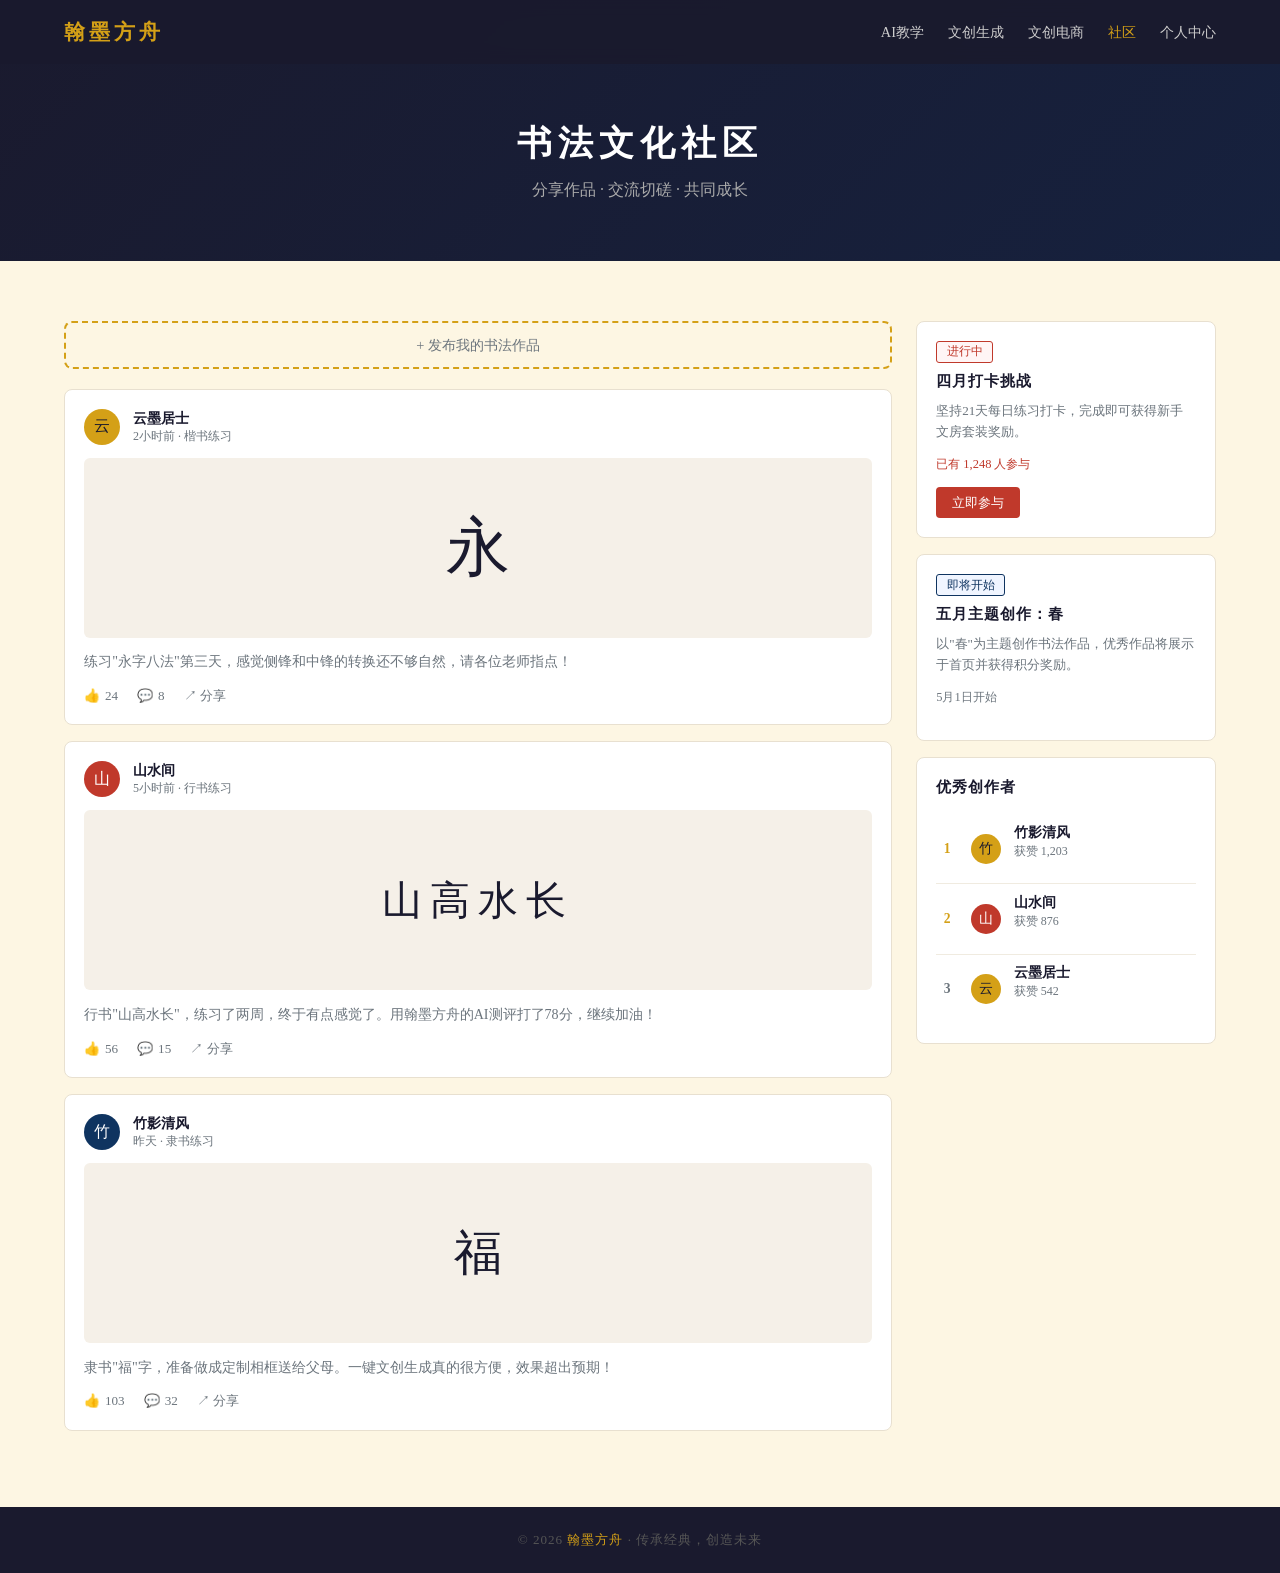
==== community.html @ 05a3d3ae "init" ====
<!DOCTYPE html>
<html lang="zh-CN">
<head>
<meta charset="UTF-8">
<meta name="viewport" content="width=device-width, initial-scale=1.0">
<title>书法文化社区 — 翰墨方舟</title>
<link rel="stylesheet" href="style.css">
<style>
.community-layout { display: grid; grid-template-columns: 1fr 300px; gap: 1.5rem; }
@media(max-width:900px){ .community-layout { grid-template-columns: 1fr; } }

.post-card { background: var(--white); border: 1px solid #e8e0d0; border-radius: 8px; padding: 1.2rem; margin-bottom: 1rem; }
.post-header { display: flex; align-items: center; gap: 0.8rem; margin-bottom: 0.8rem; }
.avatar-sm { width: 36px; height: 36px; border-radius: 50%; background: var(--gold); display: flex; align-items: center; justify-content: center; font-size: 1rem; flex-shrink: 0; }
.post-meta h4 { font-size: 0.9rem; }
.post-meta p { font-size: 0.75rem; color: var(--gray); }
.post-img { width: 100%; height: 180px; background: #f5f0e8; border-radius: 6px; display: flex; align-items: center; justify-content: center; font-size: 4rem; margin-bottom: 0.8rem; }
.post-text { font-size: 0.88rem; color: var(--gray); line-height: 1.7; margin-bottom: 0.8rem; }
.post-actions { display: flex; gap: 1.2rem; }
.action-btn { background: none; border: none; cursor: pointer; font-size: 0.82rem; color: var(--gray); font-family: inherit; display: flex; align-items: center; gap: 0.3rem; transition: color .2s; }
.action-btn:hover { color: var(--red); }

.activity-card { background: var(--white); border: 1px solid #e8e0d0; border-radius: 8px; padding: 1.2rem; margin-bottom: 1rem; }
.activity-card h4 { font-size: 0.95rem; letter-spacing: 1px; margin-bottom: 0.5rem; }
.activity-card p { font-size: 0.82rem; color: var(--gray); line-height: 1.6; margin-bottom: 0.8rem; }
.activity-badge { display: inline-block; padding: 0.15rem 0.6rem; border-radius: 3px; font-size: 0.72rem; background: #fff5f5; color: var(--red); border: 1px solid var(--red); margin-bottom: 0.5rem; }

.top-creator { display: flex; align-items: center; gap: 0.8rem; padding: 0.6rem 0; border-bottom: 1px solid #f0ebe0; }
.top-creator:last-child { border-bottom: none; }
.rank { width: 22px; text-align: center; font-size: 0.85rem; font-weight: 700; color: var(--gray); }
.rank.gold { color: var(--gold); }
.creator-info { flex: 1; }
.creator-info h5 { font-size: 0.85rem; }
.creator-info p { font-size: 0.75rem; color: var(--gray); }

.upload-btn { width: 100%; padding: 0.8rem; background: var(--cream); border: 2px dashed #d4a017; border-radius: 8px; cursor: pointer; font-family: inherit; font-size: 0.9rem; color: var(--gray); margin-bottom: 1.2rem; transition: background .2s; }
.upload-btn:hover { background: #fef9f0; }
</style>
</head>
<body>
<nav>
  <a class="logo" href="index.html">翰墨方舟</a>
  <ul class="nav-links">
    <li><a href="teaching.html">AI教学</a></li>
    <li><a href="creative.html">文创生成</a></li>
    <li><a href="shop.html">文创电商</a></li>
    <li><a href="community.html" class="active">社区</a></li>
    <li><a href="profile.html">个人中心</a></li>
  </ul>
</nav>

<div class="page-header">
  <h1>书法文化社区</h1>
  <p>分享作品 · 交流切磋 · 共同成长</p>
</div>

<div class="section">
  <div class="community-layout">
    <!-- 主内容 -->
    <div>
      <button class="upload-btn" onclick="alert('发布功能演示')">+ 发布我的书法作品</button>

      <div class="post-card">
        <div class="post-header">
          <div class="avatar-sm">云</div>
          <div class="post-meta"><h4>云墨居士</h4><p>2小时前 · 楷书练习</p></div>
        </div>
        <div class="post-img">永</div>
        <div class="post-text">练习"永字八法"第三天，感觉侧锋和中锋的转换还不够自然，请各位老师指点！</div>
        <div class="post-actions">
          <button class="action-btn" onclick="like(this)">👍 <span>24</span></button>
          <button class="action-btn">💬 <span>8</span></button>
          <button class="action-btn">↗ 分享</button>
        </div>
      </div>

      <div class="post-card">
        <div class="post-header">
          <div class="avatar-sm" style="background:#c0392b;color:#fff;">山</div>
          <div class="post-meta"><h4>山水间</h4><p>5小时前 · 行书练习</p></div>
        </div>
        <div class="post-img" style="font-size:2.5rem;letter-spacing:8px;">山高水长</div>
        <div class="post-text">行书"山高水长"，练习了两周，终于有点感觉了。用翰墨方舟的AI测评打了78分，继续加油！</div>
        <div class="post-actions">
          <button class="action-btn" onclick="like(this)">👍 <span>56</span></button>
          <button class="action-btn">💬 <span>15</span></button>
          <button class="action-btn">↗ 分享</button>
        </div>
      </div>

      <div class="post-card">
        <div class="post-header">
          <div class="avatar-sm" style="background:#0f3460;color:#fff;">竹</div>
          <div class="post-meta"><h4>竹影清风</h4><p>昨天 · 隶书练习</p></div>
        </div>
        <div class="post-img" style="font-size:3rem;">福</div>
        <div class="post-text">隶书"福"字，准备做成定制相框送给父母。一键文创生成真的很方便，效果超出预期！</div>
        <div class="post-actions">
          <button class="action-btn" onclick="like(this)">👍 <span>103</span></button>
          <button class="action-btn">💬 <span>32</span></button>
          <button class="action-btn">↗ 分享</button>
        </div>
      </div>
    </div>

    <!-- 侧边栏 -->
    <div>
      <div class="activity-card">
        <span class="activity-badge">进行中</span>
        <h4>四月打卡挑战</h4>
        <p>坚持21天每日练习打卡，完成即可获得新手文房套装奖励。</p>
        <p style="font-size:0.78rem;color:var(--red);">已有 1,248 人参与</p>
        <a href="teaching.html" class="btn btn-primary btn-sm">立即参与</a>
      </div>

      <div class="activity-card">
        <span class="activity-badge" style="background:#f0f5ff;color:#0f3460;border-color:#0f3460;">即将开始</span>
        <h4>五月主题创作：春</h4>
        <p>以"春"为主题创作书法作品，优秀作品将展示于首页并获得积分奖励。</p>
        <p style="font-size:0.78rem;color:var(--gray);">5月1日开始</p>
      </div>

      <div class="activity-card">
        <h4 style="margin-bottom:1rem;">优秀创作者</h4>
        <div class="top-creator">
          <div class="rank gold">1</div>
          <div class="avatar-sm" style="width:30px;height:30px;font-size:0.85rem;">竹</div>
          <div class="creator-info"><h5>竹影清风</h5><p>获赞 1,203</p></div>
        </div>
        <div class="top-creator">
          <div class="rank gold">2</div>
          <div class="avatar-sm" style="width:30px;height:30px;font-size:0.85rem;background:#c0392b;color:#fff;">山</div>
          <div class="creator-info"><h5>山水间</h5><p>获赞 876</p></div>
        </div>
        <div class="top-creator">
          <div class="rank">3</div>
          <div class="avatar-sm" style="width:30px;height:30px;font-size:0.85rem;">云</div>
          <div class="creator-info"><h5>云墨居士</h5><p>获赞 542</p></div>
        </div>
      </div>
    </div>
  </div>
</div>

<footer><p>© 2026 <span>翰墨方舟</span> · 传承经典，创造未来</p></footer>

<script>
function like(btn) {
  const span = btn.querySelector('span');
  span.textContent = parseInt(span.textContent) + 1;
  btn.style.color = 'var(--red)';
}
</script>
</body>
</html>
---- style.css ----
* { margin: 0; padding: 0; box-sizing: border-box; }
:root {
  --ink: #1a1a2e;
  --red: #c0392b;
  --gold: #d4a017;
  --cream: #fdf6e3;
  --gray: #6c757d;
  --white: #fff;
}
body { font-family: 'Noto Serif SC', 'SimSun', serif; background: var(--cream); color: var(--ink); }

/* NAV */
nav {
  position: fixed; top: 0; width: 100%; z-index: 100;
  background: rgba(26,26,46,0.97); backdrop-filter: blur(8px);
  display: flex; align-items: center; justify-content: space-between;
  padding: 0 5%; height: 64px;
}
.logo { color: var(--gold); font-size: 1.3rem; letter-spacing: 4px; font-weight: 700; text-decoration: none; }
.nav-links { display: flex; gap: 1.5rem; list-style: none; align-items: center; }
.nav-links a { color: #ccc; text-decoration: none; font-size: 0.9rem; transition: color .2s; }
.nav-links a:hover, .nav-links a.active { color: var(--gold); }

/* PAGE HEADER */
.page-header {
  padding: 120px 5% 60px;
  background: linear-gradient(135deg, var(--ink) 0%, #16213e 100%);
  text-align: center; color: var(--white);
}
.page-header h1 { font-size: 2.2rem; letter-spacing: 6px; margin-bottom: 0.8rem; }
.page-header p { color: #aaa; font-size: 1rem; }

/* SECTION */
.section { padding: 60px 5%; }
.section-alt { background: var(--white); }
.section-title { text-align: center; margin-bottom: 2.5rem; }
.section-title h2 { font-size: 1.6rem; letter-spacing: 3px; margin-bottom: 0.4rem; }
.section-title p { color: var(--gray); font-size: 0.9rem; }
.divider { width: 50px; height: 3px; background: linear-gradient(90deg, var(--red), var(--gold)); margin: 0.6rem auto 0; }

/* CARDS */
.cards { display: grid; grid-template-columns: repeat(auto-fit, minmax(260px, 1fr)); gap: 1.5rem; }
.card {
  border: 1px solid #e8e0d0; border-radius: 8px; padding: 1.8rem;
  background: var(--white); transition: transform .2s, box-shadow .2s;
}
.card:hover { transform: translateY(-4px); box-shadow: 0 8px 24px rgba(0,0,0,0.08); }
.card-icon { font-size: 2rem; margin-bottom: 0.8rem; }
.card h3 { font-size: 1.1rem; margin-bottom: 0.6rem; letter-spacing: 1px; }
.card p { color: var(--gray); line-height: 1.8; font-size: 0.88rem; }
.tag {
  display: inline-block; margin-top: 0.8rem;
  padding: 0.2rem 0.7rem; border-radius: 20px;
  font-size: 0.75rem; background: #fef3e2; color: var(--gold);
  border: 1px solid var(--gold);
}

/* BUTTONS */
.btn {
  display: inline-block; padding: 0.7rem 1.8rem; border-radius: 4px;
  font-size: 0.95rem; cursor: pointer; text-decoration: none;
  transition: all .2s; font-family: inherit; border: none;
}
.btn-primary { background: var(--red); color: var(--white); }
.btn-primary:hover { background: #a93226; transform: translateY(-2px); }
.btn-outline { background: transparent; color: var(--gold); border: 2px solid var(--gold); }
.btn-outline:hover { background: var(--gold); color: var(--ink); }
.btn-sm { padding: 0.4rem 1rem; font-size: 0.82rem; }

/* FOOTER */
footer {
  background: var(--ink); color: #555;
  text-align: center; padding: 1.5rem;
  font-size: 0.82rem; letter-spacing: 1px;
}
footer span { color: var(--gold); }

@media (max-width: 600px) {
  .nav-links { display: none; }
  .page-header h1 { font-size: 1.6rem; }
}
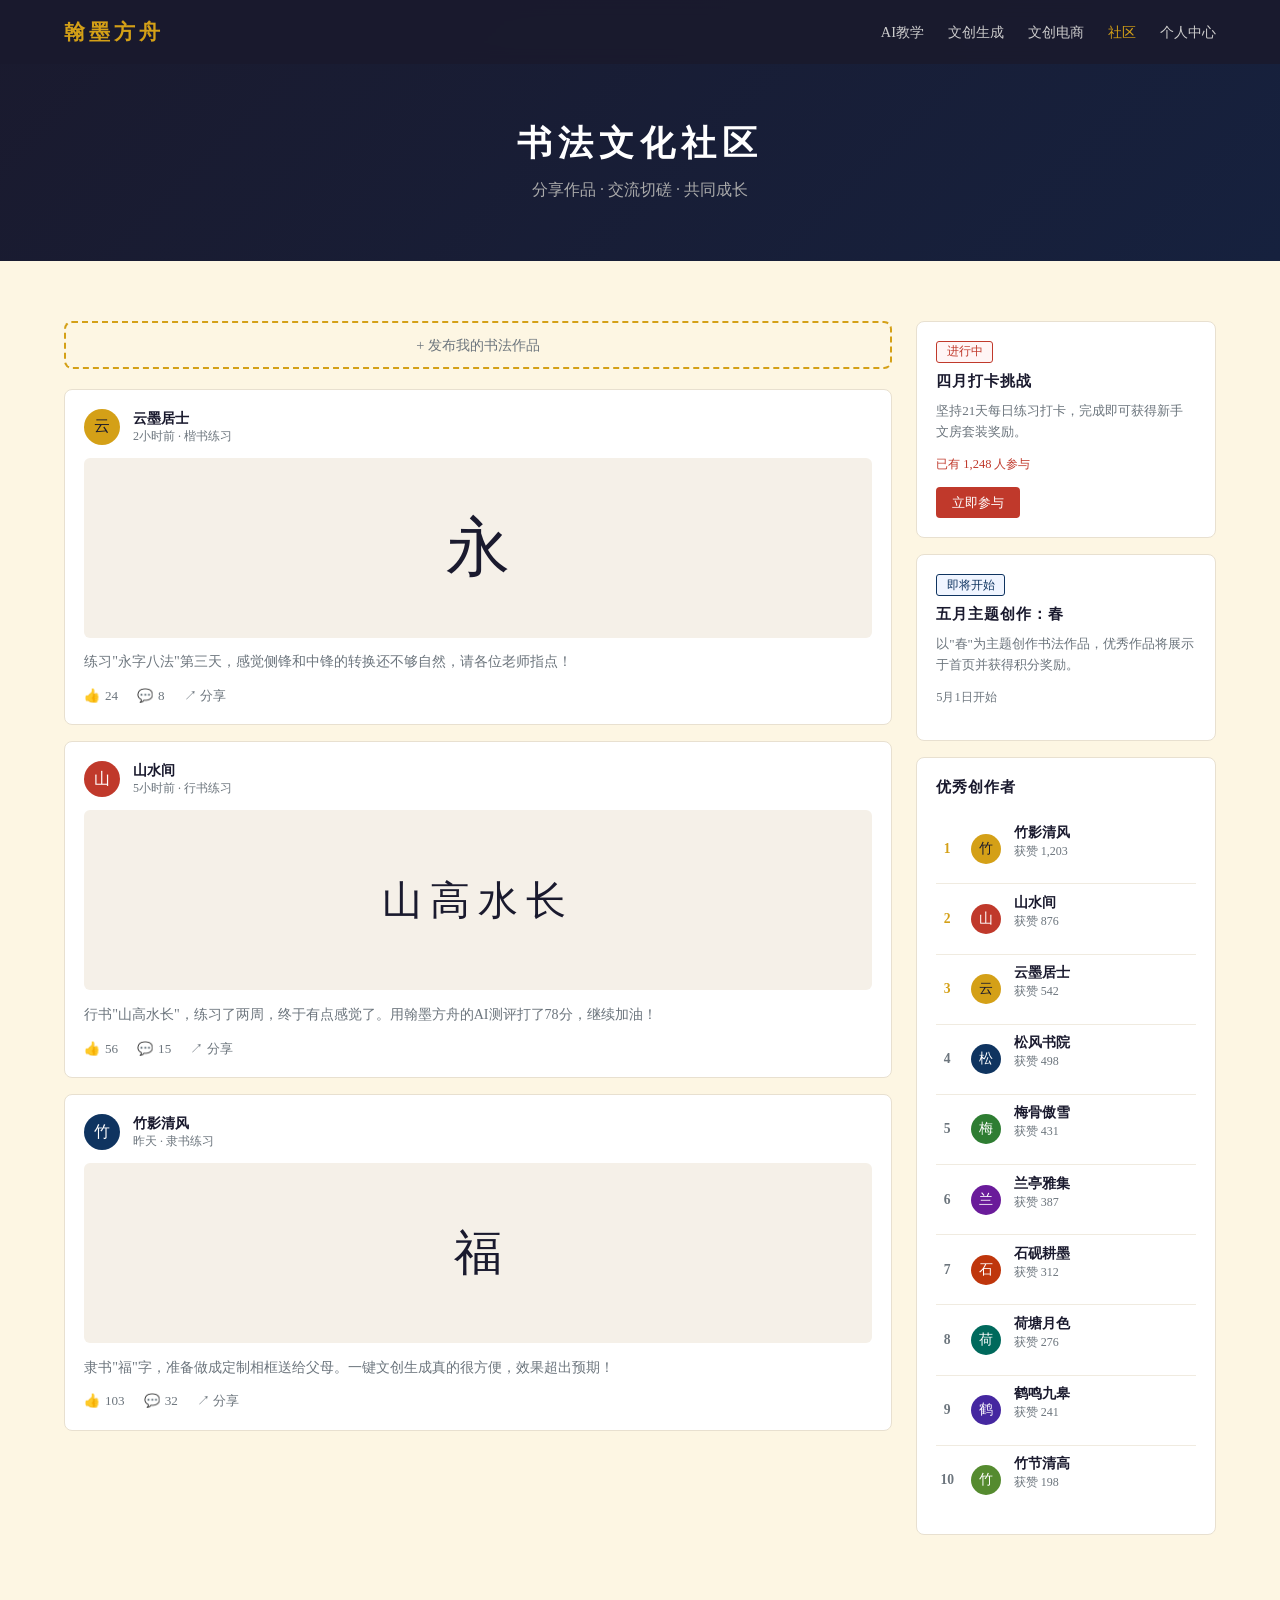
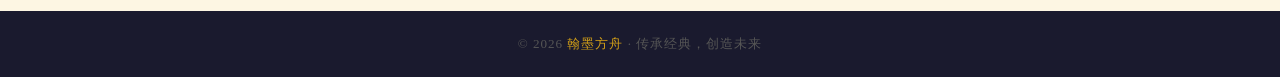
==== commit 4502e5e1: "修改" ====
--- a/community.html
+++ b/community.html
@@ -133,9 +133,44 @@
           <div class="creator-info"><h5>山水间</h5><p>获赞 876</p></div>
         </div>
         <div class="top-creator">
-          <div class="rank">3</div>
+          <div class="rank gold">3</div>
           <div class="avatar-sm" style="width:30px;height:30px;font-size:0.85rem;">云</div>
           <div class="creator-info"><h5>云墨居士</h5><p>获赞 542</p></div>
+        </div>
+        <div class="top-creator">
+          <div class="rank">4</div>
+          <div class="avatar-sm" style="width:30px;height:30px;font-size:0.85rem;background:#0f3460;color:#fff;">松</div>
+          <div class="creator-info"><h5>松风书院</h5><p>获赞 498</p></div>
+        </div>
+        <div class="top-creator">
+          <div class="rank">5</div>
+          <div class="avatar-sm" style="width:30px;height:30px;font-size:0.85rem;background:#2e7d32;color:#fff;">梅</div>
+          <div class="creator-info"><h5>梅骨傲雪</h5><p>获赞 431</p></div>
+        </div>
+        <div class="top-creator">
+          <div class="rank">6</div>
+          <div class="avatar-sm" style="width:30px;height:30px;font-size:0.85rem;background:#6a1b9a;color:#fff;">兰</div>
+          <div class="creator-info"><h5>兰亭雅集</h5><p>获赞 387</p></div>
+        </div>
+        <div class="top-creator">
+          <div class="rank">7</div>
+          <div class="avatar-sm" style="width:30px;height:30px;font-size:0.85rem;background:#bf360c;color:#fff;">石</div>
+          <div class="creator-info"><h5>石砚耕墨</h5><p>获赞 312</p></div>
+        </div>
+        <div class="top-creator">
+          <div class="rank">8</div>
+          <div class="avatar-sm" style="width:30px;height:30px;font-size:0.85rem;background:#00695c;color:#fff;">荷</div>
+          <div class="creator-info"><h5>荷塘月色</h5><p>获赞 276</p></div>
+        </div>
+        <div class="top-creator">
+          <div class="rank">9</div>
+          <div class="avatar-sm" style="width:30px;height:30px;font-size:0.85rem;background:#4527a0;color:#fff;">鹤</div>
+          <div class="creator-info"><h5>鹤鸣九皋</h5><p>获赞 241</p></div>
+        </div>
+        <div class="top-creator">
+          <div class="rank">10</div>
+          <div class="avatar-sm" style="width:30px;height:30px;font-size:0.85rem;background:#558b2f;color:#fff;">竹</div>
+          <div class="creator-info"><h5>竹节清高</h5><p>获赞 198</p></div>
         </div>
       </div>
     </div>
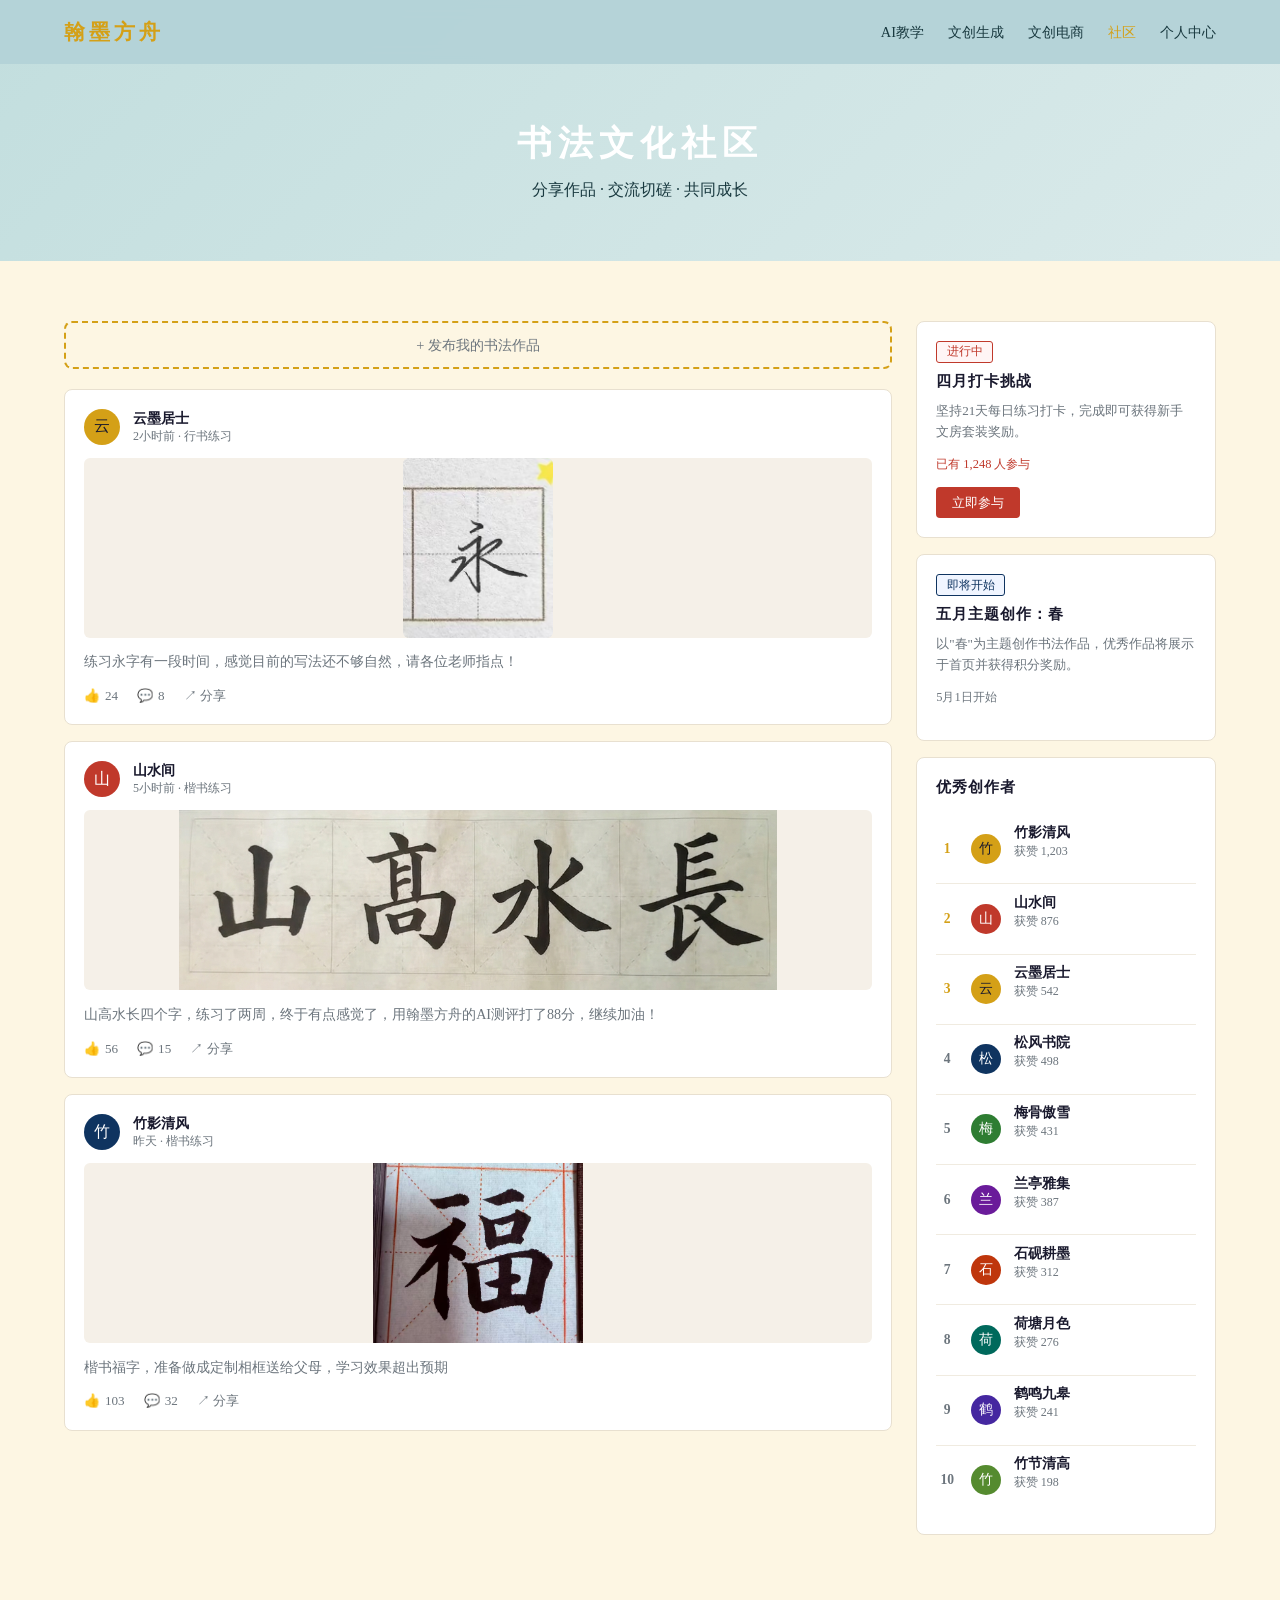
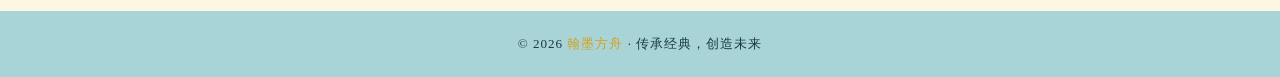
==== commit b0d1e0da: "init" ====
--- a/community.html
+++ b/community.html
@@ -1,190 +1,392 @@
 <!DOCTYPE html>
 <html lang="zh-CN">
+
 <head>
-<meta charset="UTF-8">
-<meta name="viewport" content="width=device-width, initial-scale=1.0">
-<title>书法文化社区 — 翰墨方舟</title>
-<link rel="stylesheet" href="style.css">
-<style>
-.community-layout { display: grid; grid-template-columns: 1fr 300px; gap: 1.5rem; }
-@media(max-width:900px){ .community-layout { grid-template-columns: 1fr; } }
-
-.post-card { background: var(--white); border: 1px solid #e8e0d0; border-radius: 8px; padding: 1.2rem; margin-bottom: 1rem; }
-.post-header { display: flex; align-items: center; gap: 0.8rem; margin-bottom: 0.8rem; }
-.avatar-sm { width: 36px; height: 36px; border-radius: 50%; background: var(--gold); display: flex; align-items: center; justify-content: center; font-size: 1rem; flex-shrink: 0; }
-.post-meta h4 { font-size: 0.9rem; }
-.post-meta p { font-size: 0.75rem; color: var(--gray); }
-.post-img { width: 100%; height: 180px; background: #f5f0e8; border-radius: 6px; display: flex; align-items: center; justify-content: center; font-size: 4rem; margin-bottom: 0.8rem; }
-.post-text { font-size: 0.88rem; color: var(--gray); line-height: 1.7; margin-bottom: 0.8rem; }
-.post-actions { display: flex; gap: 1.2rem; }
-.action-btn { background: none; border: none; cursor: pointer; font-size: 0.82rem; color: var(--gray); font-family: inherit; display: flex; align-items: center; gap: 0.3rem; transition: color .2s; }
-.action-btn:hover { color: var(--red); }
-
-.activity-card { background: var(--white); border: 1px solid #e8e0d0; border-radius: 8px; padding: 1.2rem; margin-bottom: 1rem; }
-.activity-card h4 { font-size: 0.95rem; letter-spacing: 1px; margin-bottom: 0.5rem; }
-.activity-card p { font-size: 0.82rem; color: var(--gray); line-height: 1.6; margin-bottom: 0.8rem; }
-.activity-badge { display: inline-block; padding: 0.15rem 0.6rem; border-radius: 3px; font-size: 0.72rem; background: #fff5f5; color: var(--red); border: 1px solid var(--red); margin-bottom: 0.5rem; }
-
-.top-creator { display: flex; align-items: center; gap: 0.8rem; padding: 0.6rem 0; border-bottom: 1px solid #f0ebe0; }
-.top-creator:last-child { border-bottom: none; }
-.rank { width: 22px; text-align: center; font-size: 0.85rem; font-weight: 700; color: var(--gray); }
-.rank.gold { color: var(--gold); }
-.creator-info { flex: 1; }
-.creator-info h5 { font-size: 0.85rem; }
-.creator-info p { font-size: 0.75rem; color: var(--gray); }
-
-.upload-btn { width: 100%; padding: 0.8rem; background: var(--cream); border: 2px dashed #d4a017; border-radius: 8px; cursor: pointer; font-family: inherit; font-size: 0.9rem; color: var(--gray); margin-bottom: 1.2rem; transition: background .2s; }
-.upload-btn:hover { background: #fef9f0; }
-</style>
+  <meta charset="UTF-8">
+  <meta name="viewport" content="width=device-width, initial-scale=1.0">
+  <title>书法文化社区 — 翰墨方舟</title>
+  <link rel="stylesheet" href="style.css">
+  <style>
+    .community-layout {
+      display: grid;
+      grid-template-columns: 1fr 300px;
+      gap: 1.5rem;
+    }
+
+    @media(max-width:900px) {
+      .community-layout {
+        grid-template-columns: 1fr;
+      }
+    }
+
+    .post-card {
+      background: var(--white);
+      border: 1px solid #e8e0d0;
+      border-radius: 8px;
+      padding: 1.2rem;
+      margin-bottom: 1rem;
+    }
+
+    .post-header {
+      display: flex;
+      align-items: center;
+      gap: 0.8rem;
+      margin-bottom: 0.8rem;
+    }
+
+    .avatar-sm {
+      width: 36px;
+      height: 36px;
+      border-radius: 50%;
+      background: var(--gold);
+      display: flex;
+      align-items: center;
+      justify-content: center;
+      font-size: 1rem;
+      flex-shrink: 0;
+    }
+
+    .post-meta h4 {
+      font-size: 0.9rem;
+    }
+
+    .post-meta p {
+      font-size: 0.75rem;
+      color: var(--gray);
+    }
+
+    .post-img {
+      width: 100%;
+      height: 180px;
+      background: #f5f0e8;
+      border-radius: 6px;
+      display: flex;
+      align-items: center;
+      justify-content: center;
+      font-size: 4rem;
+      margin-bottom: 0.8rem;
+      overflow: hidden;
+    }
+
+    .post-text {
+      font-size: 0.88rem;
+      color: var(--gray);
+      line-height: 1.7;
+      margin-bottom: 0.8rem;
+    }
+
+    .post-actions {
+      display: flex;
+      gap: 1.2rem;
+    }
+
+    .action-btn {
+      background: none;
+      border: none;
+      cursor: pointer;
+      font-size: 0.82rem;
+      color: var(--gray);
+      font-family: inherit;
+      display: flex;
+      align-items: center;
+      gap: 0.3rem;
+      transition: color .2s;
+    }
+
+    .action-btn:hover {
+      color: var(--red);
+    }
+
+    .activity-card {
+      background: var(--white);
+      border: 1px solid #e8e0d0;
+      border-radius: 8px;
+      padding: 1.2rem;
+      margin-bottom: 1rem;
+    }
+
+    .activity-card h4 {
+      font-size: 0.95rem;
+      letter-spacing: 1px;
+      margin-bottom: 0.5rem;
+    }
+
+    .activity-card p {
+      font-size: 0.82rem;
+      color: var(--gray);
+      line-height: 1.6;
+      margin-bottom: 0.8rem;
+    }
+
+    .activity-badge {
+      display: inline-block;
+      padding: 0.15rem 0.6rem;
+      border-radius: 3px;
+      font-size: 0.72rem;
+      background: #fff5f5;
+      color: var(--red);
+      border: 1px solid var(--red);
+      margin-bottom: 0.5rem;
+    }
+
+    .top-creator {
+      display: flex;
+      align-items: center;
+      gap: 0.8rem;
+      padding: 0.6rem 0;
+      border-bottom: 1px solid #f0ebe0;
+    }
+
+    .top-creator:last-child {
+      border-bottom: none;
+    }
+
+    .rank {
+      width: 22px;
+      text-align: center;
+      font-size: 0.85rem;
+      font-weight: 700;
+      color: var(--gray);
+    }
+
+    .rank.gold {
+      color: var(--gold);
+    }
+
+    .creator-info {
+      flex: 1;
+    }
+
+    .creator-info h5 {
+      font-size: 0.85rem;
+    }
+
+    .creator-info p {
+      font-size: 0.75rem;
+      color: var(--gray);
+    }
+
+    .upload-btn {
+      width: 100%;
+      padding: 0.8rem;
+      background: var(--cream);
+      border: 2px dashed #d4a017;
+      border-radius: 8px;
+      cursor: pointer;
+      font-family: inherit;
+      font-size: 0.9rem;
+      color: var(--gray);
+      margin-bottom: 1.2rem;
+      transition: background .2s;
+    }
+
+    .upload-btn:hover {
+      background: #fef9f0;
+    }
+  </style>
 </head>
+
 <body>
-<nav>
-  <a class="logo" href="index.html">翰墨方舟</a>
-  <ul class="nav-links">
-    <li><a href="teaching.html">AI教学</a></li>
-    <li><a href="creative.html">文创生成</a></li>
-    <li><a href="shop.html">文创电商</a></li>
-    <li><a href="community.html" class="active">社区</a></li>
-    <li><a href="profile.html">个人中心</a></li>
-  </ul>
-</nav>
-
-<div class="page-header">
-  <h1>书法文化社区</h1>
-  <p>分享作品 · 交流切磋 · 共同成长</p>
-</div>
-
-<div class="section">
-  <div class="community-layout">
-    <!-- 主内容 -->
-    <div>
-      <button class="upload-btn" onclick="alert('发布功能演示')">+ 发布我的书法作品</button>
-
-      <div class="post-card">
-        <div class="post-header">
-          <div class="avatar-sm">云</div>
-          <div class="post-meta"><h4>云墨居士</h4><p>2小时前 · 楷书练习</p></div>
-        </div>
-        <div class="post-img">永</div>
-        <div class="post-text">练习"永字八法"第三天，感觉侧锋和中锋的转换还不够自然，请各位老师指点！</div>
-        <div class="post-actions">
-          <button class="action-btn" onclick="like(this)">👍 <span>24</span></button>
-          <button class="action-btn">💬 <span>8</span></button>
-          <button class="action-btn">↗ 分享</button>
+  <nav>
+    <a class="logo" href="index.html">翰墨方舟</a>
+    <ul class="nav-links">
+      <li><a href="teaching.html">AI教学</a></li>
+      <li><a href="creative.html">文创生成</a></li>
+      <li><a href="shop.html">文创电商</a></li>
+      <li><a href="community.html" class="active">社区</a></li>
+      <li><a href="profile.html">个人中心</a></li>
+    </ul>
+  </nav>
+
+  <div class="page-header">
+    <h1>书法文化社区</h1>
+    <p>分享作品 · 交流切磋 · 共同成长</p>
+  </div>
+
+  <div class="section">
+    <div class="community-layout">
+      <!-- 主内容 -->
+      <div>
+        <button class="upload-btn" onclick="alert('发布功能演示')">+ 发布我的书法作品</button>
+
+        <div class="post-card">
+          <div class="post-header">
+            <div class="avatar-sm">云</div>
+            <div class="post-meta">
+              <h4>云墨居士</h4>
+              <p>2小时前 · 行书练习</p>
+            </div>
+          </div>
+          <div class="post-img"><img src="images/community/1.jpg"
+              style="max-width:100%;max-height:100%;object-fit:contain;border-radius:6px;"></div>
+          <div class="post-text">练习永字有一段时间，感觉目前的写法还不够自然，请各位老师指点！</div>
+          <div class="post-actions">
+            <button class="action-btn" onclick="like(this)">👍 <span>24</span></button>
+            <button class="action-btn">💬 <span>8</span></button>
+            <button class="action-btn">↗ 分享</button>
+          </div>
+        </div>
+
+        <div class="post-card">
+          <div class="post-header">
+            <div class="avatar-sm" style="background:#c0392b;color:#fff;">山</div>
+            <div class="post-meta">
+              <h4>山水间</h4>
+              <p>5小时前 · 楷书练习</p>
+            </div>
+          </div>
+          <div class="post-img"><img src="images/community/2.png" alt="山高水长"
+              style="width:100%;height:100%;object-fit:contain;"></div>
+          <div class="post-text">山高水长四个字，练习了两周，终于有点感觉了，用翰墨方舟的AI测评打了88分，继续加油！</div>
+          <div class="post-actions">
+            <button class="action-btn" onclick="like(this)">👍 <span>56</span></button>
+            <button class="action-btn">💬 <span>15</span></button>
+            <button class="action-btn">↗ 分享</button>
+          </div>
+        </div>
+
+        <div class="post-card">
+          <div class="post-header">
+            <div class="avatar-sm" style="background:#0f3460;color:#fff;">竹</div>
+            <div class="post-meta">
+              <h4>竹影清风</h4>
+              <p>昨天 · 楷书练习</p>
+            </div>
+          </div>
+          <div class="post-img"><img src="images/community/3.jpg" alt="福"
+              style="width:100%;height:100%;object-fit:contain;"></div>
+          <div class="post-text">楷书福字，准备做成定制相框送给父母，学习效果超出预期</div>
+          <div class="post-actions">
+            <button class="action-btn" onclick="like(this)">👍 <span>103</span></button>
+            <button class="action-btn">💬 <span>32</span></button>
+            <button class="action-btn">↗ 分享</button>
+          </div>
         </div>
       </div>
 
-      <div class="post-card">
-        <div class="post-header">
-          <div class="avatar-sm" style="background:#c0392b;color:#fff;">山</div>
-          <div class="post-meta"><h4>山水间</h4><p>5小时前 · 行书练习</p></div>
-        </div>
-        <div class="post-img" style="font-size:2.5rem;letter-spacing:8px;">山高水长</div>
-        <div class="post-text">行书"山高水长"，练习了两周，终于有点感觉了。用翰墨方舟的AI测评打了78分，继续加油！</div>
-        <div class="post-actions">
-          <button class="action-btn" onclick="like(this)">👍 <span>56</span></button>
-          <button class="action-btn">💬 <span>15</span></button>
-          <button class="action-btn">↗ 分享</button>
-        </div>
-      </div>
-
-      <div class="post-card">
-        <div class="post-header">
-          <div class="avatar-sm" style="background:#0f3460;color:#fff;">竹</div>
-          <div class="post-meta"><h4>竹影清风</h4><p>昨天 · 隶书练习</p></div>
-        </div>
-        <div class="post-img" style="font-size:3rem;">福</div>
-        <div class="post-text">隶书"福"字，准备做成定制相框送给父母。一键文创生成真的很方便，效果超出预期！</div>
-        <div class="post-actions">
-          <button class="action-btn" onclick="like(this)">👍 <span>103</span></button>
-          <button class="action-btn">💬 <span>32</span></button>
-          <button class="action-btn">↗ 分享</button>
-        </div>
-      </div>
-    </div>
-
-    <!-- 侧边栏 -->
-    <div>
-      <div class="activity-card">
-        <span class="activity-badge">进行中</span>
-        <h4>四月打卡挑战</h4>
-        <p>坚持21天每日练习打卡，完成即可获得新手文房套装奖励。</p>
-        <p style="font-size:0.78rem;color:var(--red);">已有 1,248 人参与</p>
-        <a href="teaching.html" class="btn btn-primary btn-sm">立即参与</a>
-      </div>
-
-      <div class="activity-card">
-        <span class="activity-badge" style="background:#f0f5ff;color:#0f3460;border-color:#0f3460;">即将开始</span>
-        <h4>五月主题创作：春</h4>
-        <p>以"春"为主题创作书法作品，优秀作品将展示于首页并获得积分奖励。</p>
-        <p style="font-size:0.78rem;color:var(--gray);">5月1日开始</p>
-      </div>
-
-      <div class="activity-card">
-        <h4 style="margin-bottom:1rem;">优秀创作者</h4>
-        <div class="top-creator">
-          <div class="rank gold">1</div>
-          <div class="avatar-sm" style="width:30px;height:30px;font-size:0.85rem;">竹</div>
-          <div class="creator-info"><h5>竹影清风</h5><p>获赞 1,203</p></div>
-        </div>
-        <div class="top-creator">
-          <div class="rank gold">2</div>
-          <div class="avatar-sm" style="width:30px;height:30px;font-size:0.85rem;background:#c0392b;color:#fff;">山</div>
-          <div class="creator-info"><h5>山水间</h5><p>获赞 876</p></div>
-        </div>
-        <div class="top-creator">
-          <div class="rank gold">3</div>
-          <div class="avatar-sm" style="width:30px;height:30px;font-size:0.85rem;">云</div>
-          <div class="creator-info"><h5>云墨居士</h5><p>获赞 542</p></div>
-        </div>
-        <div class="top-creator">
-          <div class="rank">4</div>
-          <div class="avatar-sm" style="width:30px;height:30px;font-size:0.85rem;background:#0f3460;color:#fff;">松</div>
-          <div class="creator-info"><h5>松风书院</h5><p>获赞 498</p></div>
-        </div>
-        <div class="top-creator">
-          <div class="rank">5</div>
-          <div class="avatar-sm" style="width:30px;height:30px;font-size:0.85rem;background:#2e7d32;color:#fff;">梅</div>
-          <div class="creator-info"><h5>梅骨傲雪</h5><p>获赞 431</p></div>
-        </div>
-        <div class="top-creator">
-          <div class="rank">6</div>
-          <div class="avatar-sm" style="width:30px;height:30px;font-size:0.85rem;background:#6a1b9a;color:#fff;">兰</div>
-          <div class="creator-info"><h5>兰亭雅集</h5><p>获赞 387</p></div>
-        </div>
-        <div class="top-creator">
-          <div class="rank">7</div>
-          <div class="avatar-sm" style="width:30px;height:30px;font-size:0.85rem;background:#bf360c;color:#fff;">石</div>
-          <div class="creator-info"><h5>石砚耕墨</h5><p>获赞 312</p></div>
-        </div>
-        <div class="top-creator">
-          <div class="rank">8</div>
-          <div class="avatar-sm" style="width:30px;height:30px;font-size:0.85rem;background:#00695c;color:#fff;">荷</div>
-          <div class="creator-info"><h5>荷塘月色</h5><p>获赞 276</p></div>
-        </div>
-        <div class="top-creator">
-          <div class="rank">9</div>
-          <div class="avatar-sm" style="width:30px;height:30px;font-size:0.85rem;background:#4527a0;color:#fff;">鹤</div>
-          <div class="creator-info"><h5>鹤鸣九皋</h5><p>获赞 241</p></div>
-        </div>
-        <div class="top-creator">
-          <div class="rank">10</div>
-          <div class="avatar-sm" style="width:30px;height:30px;font-size:0.85rem;background:#558b2f;color:#fff;">竹</div>
-          <div class="creator-info"><h5>竹节清高</h5><p>获赞 198</p></div>
+      <!-- 侧边栏 -->
+      <div>
+        <div class="activity-card">
+          <span class="activity-badge">进行中</span>
+          <h4>四月打卡挑战</h4>
+          <p>坚持21天每日练习打卡，完成即可获得新手文房套装奖励。</p>
+          <p style="font-size:0.78rem;color:var(--red);">已有 1,248 人参与</p>
+          <a href="teaching.html" class="btn btn-primary btn-sm">立即参与</a>
+        </div>
+
+        <div class="activity-card">
+          <span class="activity-badge" style="background:#f0f5ff;color:#0f3460;border-color:#0f3460;">即将开始</span>
+          <h4>五月主题创作：春</h4>
+          <p>以"春"为主题创作书法作品，优秀作品将展示于首页并获得积分奖励。</p>
+          <p style="font-size:0.78rem;color:var(--gray);">5月1日开始</p>
+        </div>
+
+        <div class="activity-card">
+          <h4 style="margin-bottom:1rem;">优秀创作者</h4>
+          <div class="top-creator">
+            <div class="rank gold">1</div>
+            <div class="avatar-sm" style="width:30px;height:30px;font-size:0.85rem;">竹</div>
+            <div class="creator-info">
+              <h5>竹影清风</h5>
+              <p>获赞 1,203</p>
+            </div>
+          </div>
+          <div class="top-creator">
+            <div class="rank gold">2</div>
+            <div class="avatar-sm" style="width:30px;height:30px;font-size:0.85rem;background:#c0392b;color:#fff;">山
+            </div>
+            <div class="creator-info">
+              <h5>山水间</h5>
+              <p>获赞 876</p>
+            </div>
+          </div>
+          <div class="top-creator">
+            <div class="rank gold">3</div>
+            <div class="avatar-sm" style="width:30px;height:30px;font-size:0.85rem;">云</div>
+            <div class="creator-info">
+              <h5>云墨居士</h5>
+              <p>获赞 542</p>
+            </div>
+          </div>
+          <div class="top-creator">
+            <div class="rank">4</div>
+            <div class="avatar-sm" style="width:30px;height:30px;font-size:0.85rem;background:#0f3460;color:#fff;">松
+            </div>
+            <div class="creator-info">
+              <h5>松风书院</h5>
+              <p>获赞 498</p>
+            </div>
+          </div>
+          <div class="top-creator">
+            <div class="rank">5</div>
+            <div class="avatar-sm" style="width:30px;height:30px;font-size:0.85rem;background:#2e7d32;color:#fff;">梅
+            </div>
+            <div class="creator-info">
+              <h5>梅骨傲雪</h5>
+              <p>获赞 431</p>
+            </div>
+          </div>
+          <div class="top-creator">
+            <div class="rank">6</div>
+            <div class="avatar-sm" style="width:30px;height:30px;font-size:0.85rem;background:#6a1b9a;color:#fff;">兰
+            </div>
+            <div class="creator-info">
+              <h5>兰亭雅集</h5>
+              <p>获赞 387</p>
+            </div>
+          </div>
+          <div class="top-creator">
+            <div class="rank">7</div>
+            <div class="avatar-sm" style="width:30px;height:30px;font-size:0.85rem;background:#bf360c;color:#fff;">石
+            </div>
+            <div class="creator-info">
+              <h5>石砚耕墨</h5>
+              <p>获赞 312</p>
+            </div>
+          </div>
+          <div class="top-creator">
+            <div class="rank">8</div>
+            <div class="avatar-sm" style="width:30px;height:30px;font-size:0.85rem;background:#00695c;color:#fff;">荷
+            </div>
+            <div class="creator-info">
+              <h5>荷塘月色</h5>
+              <p>获赞 276</p>
+            </div>
+          </div>
+          <div class="top-creator">
+            <div class="rank">9</div>
+            <div class="avatar-sm" style="width:30px;height:30px;font-size:0.85rem;background:#4527a0;color:#fff;">鹤
+            </div>
+            <div class="creator-info">
+              <h5>鹤鸣九皋</h5>
+              <p>获赞 241</p>
+            </div>
+          </div>
+          <div class="top-creator">
+            <div class="rank">10</div>
+            <div class="avatar-sm" style="width:30px;height:30px;font-size:0.85rem;background:#558b2f;color:#fff;">竹
+            </div>
+            <div class="creator-info">
+              <h5>竹节清高</h5>
+              <p>获赞 198</p>
+            </div>
+          </div>
         </div>
       </div>
     </div>
   </div>
-</div>
-
-<footer><p>© 2026 <span>翰墨方舟</span> · 传承经典，创造未来</p></footer>
-
-<script>
-function like(btn) {
-  const span = btn.querySelector('span');
-  span.textContent = parseInt(span.textContent) + 1;
-  btn.style.color = 'var(--red)';
-}
-</script>
+
+  <footer>
+    <p>© 2026 <span>翰墨方舟</span> · 传承经典，创造未来</p>
+  </footer>
+
+  <script>
+    function like(btn) {
+      const span = btn.querySelector('span');
+      span.textContent = parseInt(span.textContent) + 1;
+      btn.style.color = 'var(--red)';
+    }
+  </script>
 </body>
-</html>
+
+</html>
--- a/style.css
+++ b/style.css
@@ -12,23 +12,23 @@
 /* NAV */
 nav {
   position: fixed; top: 0; width: 100%; z-index: 100;
-  background: rgba(26,26,46,0.97); backdrop-filter: blur(8px);
+  background: rgba(180,210,215,0.95); backdrop-filter: blur(8px);
   display: flex; align-items: center; justify-content: space-between;
   padding: 0 5%; height: 64px;
 }
 .logo { color: var(--gold); font-size: 1.3rem; letter-spacing: 4px; font-weight: 700; text-decoration: none; }
 .nav-links { display: flex; gap: 1.5rem; list-style: none; align-items: center; }
-.nav-links a { color: #ccc; text-decoration: none; font-size: 0.9rem; transition: color .2s; }
+.nav-links a { color: #1a3a40; text-decoration: none; font-size: 0.9rem; transition: color .2s; }
 .nav-links a:hover, .nav-links a.active { color: var(--gold); }
 
 /* PAGE HEADER */
 .page-header {
   padding: 120px 5% 60px;
-  background: linear-gradient(135deg, var(--ink) 0%, #16213e 100%);
+  background: linear-gradient(135deg, #c2dede 0%, #daeaea 100%);
   text-align: center; color: var(--white);
 }
 .page-header h1 { font-size: 2.2rem; letter-spacing: 6px; margin-bottom: 0.8rem; }
-.page-header p { color: #aaa; font-size: 1rem; }
+.page-header p { color: #1a3a40; font-size: 1rem; }
 
 /* SECTION */
 .section { padding: 60px 5%; }
@@ -69,7 +69,7 @@
 
 /* FOOTER */
 footer {
-  background: var(--ink); color: #555;
+  background: #a8d4d8; color: #1a3a40;
   text-align: center; padding: 1.5rem;
   font-size: 0.82rem; letter-spacing: 1px;
 }
